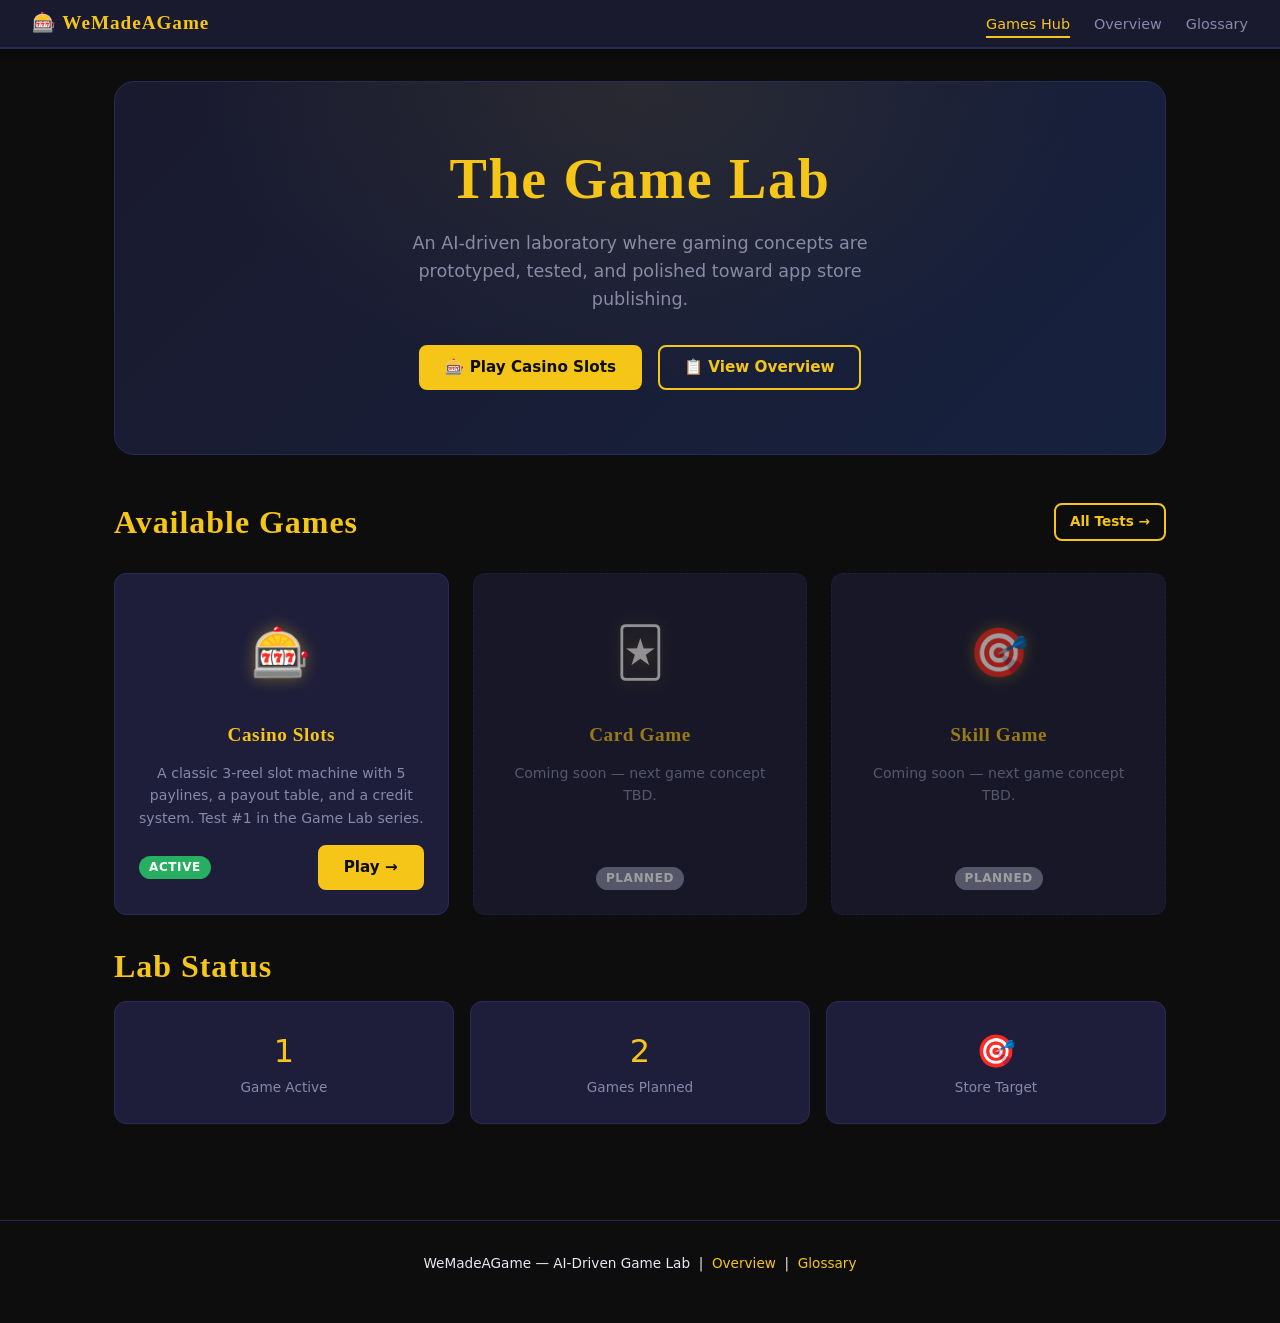
==== games/index.html @ 8f0cee0a "feat: build complete /games website with slots game, overview, glossary" ====
<!DOCTYPE html>
<html lang="en">
<head>
  <!-- ============================================================
       Meta Tags — games/index.html
       What:  Page-level metadata for the main games hub
       Why:   SEO, social sharing, browser rendering hints
       When:  Parsed by browser on every page load
       Where: <head> of games/index.html
       ============================================================ -->
  <meta charset="UTF-8" data-meta="meta:charset">
  <meta name="viewport" content="width=device-width, initial-scale=1.0" data-meta="meta:viewport">
  <meta name="description" content="WeMadeAGame — an AI-driven game laboratory where gaming concepts are tested, prototyped, and polished for store publishing." data-meta="meta:description">
  <meta name="keywords" content="games, casino slots, AI game development, game lab, prototype, GitHub Pages" data-meta="meta:keywords">
  <meta name="author" content="WeMadeAGame Project" data-meta="meta:author">
  <meta name="robots" content="index, follow" data-meta="meta:robots">
  <meta property="og:title" content="WeMadeAGame — Game Lab" data-meta="meta:og-title">
  <meta property="og:description" content="AI-driven game prototyping laboratory." data-meta="meta:og-description">
  <meta property="og:type" content="website" data-meta="meta:og-type">
  <title>WeMadeAGame — Game Lab</title>
  <link rel="stylesheet" href="assets/css/theme.css" data-meta="link:theme-css">
  <style data-meta="style:hub-page">
    /* Game grid layout */
    .games-grid {
      display: grid;
      grid-template-columns: repeat(auto-fill, minmax(280px, 1fr));
      gap: var(--space-lg);
      margin-top: var(--space-xl);
    }

    .game-card {
      display: flex;
      flex-direction: column;
      gap: var(--space-md);
      position: relative;
      overflow: hidden;
    }

    .game-card__icon {
      font-size: 3rem;
      text-align: center;
      padding: var(--space-md) 0;
      filter: drop-shadow(0 0 8px rgba(245,197,24,0.4));
    }

    .game-card__title {
      font-size: 1.2rem;
      text-align: center;
      margin: 0;
    }

    .game-card__desc {
      font-size: 0.88rem;
      color: var(--colour-text-muted);
      text-align: center;
      flex: 1;
      margin: 0;
    }

    .game-card__footer {
      display: flex;
      align-items: center;
      justify-content: space-between;
      flex-wrap: wrap;
      gap: var(--space-sm);
    }

    /* Hero banner */
    .hero {
      background: linear-gradient(135deg, var(--colour-surface) 0%, var(--colour-surface-alt) 100%);
      border: 1px solid var(--colour-border);
      border-radius: var(--radius-xl);
      padding: var(--space-3xl) var(--space-xl);
      text-align: center;
      margin-bottom: var(--space-2xl);
      position: relative;
      overflow: hidden;
    }
    .hero::before {
      content: '';
      position: absolute;
      inset: 0;
      background: radial-gradient(ellipse at 50% 0%, rgba(245,197,24,0.08) 0%, transparent 60%);
      pointer-events: none;
    }
    .hero h1 { font-size: clamp(2rem, 5vw, 3.5rem); margin-bottom: var(--space-md); }
    .hero p  { font-size: 1.1rem; color: var(--colour-text-muted); max-width: 540px; margin: 0 auto var(--space-xl); }

    .hero-actions {
      display: flex;
      gap: var(--space-md);
      justify-content: center;
      flex-wrap: wrap;
    }

    /* Section header */
    .section-header {
      display: flex;
      align-items: center;
      justify-content: space-between;
      gap: var(--space-md);
      flex-wrap: wrap;
      margin-bottom: var(--space-lg);
    }
    .section-header h2 { margin: 0; }

    /* Upcoming placeholder */
    .coming-soon-card {
      display: flex;
      flex-direction: column;
      align-items: center;
      justify-content: center;
      gap: var(--space-md);
      min-height: 200px;
      border-style: dashed;
      opacity: 0.6;
    }
    .coming-soon-card:hover { opacity: 0.8; }
  </style>
</head>
<body data-meta="body:hub-page">

  <!-- Primary Navigation -->
  <nav class="site-nav" data-meta="navigation:primary" aria-label="Primary navigation">
    <a href="index.html" class="site-nav__brand" data-meta="nav:brand-link">🎰 WeMadeAGame</a>
    <ul class="site-nav__links" data-meta="nav:link-list">
      <li><a href="index.html"    class="active" data-meta="nav:link-hub">Games Hub</a></li>
      <li><a href="overview.html"              data-meta="nav:link-overview">Overview</a></li>
      <li><a href="glossary.html"              data-meta="nav:link-glossary">Glossary</a></li>
    </ul>
  </nav>

  <!-- Page Wrapper -->
  <main class="page-wrapper" data-meta="main:hub-content">

    <!-- Hero Banner -->
    <section class="hero" data-meta="section:hero-banner" aria-label="Hero banner">
      <h1 data-meta="heading:hero-title">The Game Lab</h1>
      <p data-meta="text:hero-subtitle">
        An AI-driven laboratory where gaming concepts are prototyped, tested, and polished
        toward app store publishing.
      </p>
      <div class="hero-actions" data-meta="container:hero-actions">
        <a href="casino-slots/index.html" class="btn btn-primary" data-meta="cta:play-slots">
          🎰 Play Casino Slots
        </a>
        <a href="overview.html" class="btn btn-outline" data-meta="cta:view-overview">
          📋 View Overview
        </a>
      </div>
    </section>

    <!-- Games Grid -->
    <section data-meta="section:games-grid" aria-labelledby="games-heading">
      <div class="section-header" data-meta="container:section-header">
        <h2 id="games-heading" data-meta="heading:games-section">Available Games</h2>
        <a href="overview.html" class="btn btn-outline" style="font-size:0.85rem;padding:6px 14px;"
           data-meta="link:all-tests">All Tests →</a>
      </div>

      <div class="games-grid" data-meta="container:games-grid" role="list">

        <!-- Casino Slots Card -->
        <article class="card game-card" data-meta="card:casino-slots" role="listitem"
                 aria-labelledby="card-slots-title">
          <div class="game-card__icon" data-meta="icon:slots" aria-hidden="true">🎰</div>
          <h3 class="game-card__title" id="card-slots-title" data-meta="heading:card-slots">Casino Slots</h3>
          <p class="game-card__desc" data-meta="text:card-slots-desc">
            A classic 3-reel slot machine with 5 paylines, a payout table, and a credit system.
            Test #1 in the Game Lab series.
          </p>
          <div class="game-card__footer" data-meta="container:card-slots-footer">
            <span class="badge badge-active" data-meta="badge:slots-status">Active</span>
            <a href="casino-slots/index.html" class="btn btn-primary" data-meta="link:play-slots">Play →</a>
          </div>
        </article>

        <!-- Coming Soon Card #2 -->
        <article class="card game-card coming-soon-card" data-meta="card:coming-soon-2"
                 role="listitem" aria-label="Coming soon game slot">
          <div class="game-card__icon" data-meta="icon:coming-soon-2" aria-hidden="true">🃏</div>
          <h3 class="game-card__title" data-meta="heading:coming-soon-2">Card Game</h3>
          <p class="game-card__desc" data-meta="text:coming-soon-2-desc">Coming soon — next game concept TBD.</p>
          <div class="game-card__footer" data-meta="container:coming-soon-2-footer">
            <span class="badge badge-draft" data-meta="badge:coming-soon-2-status">Planned</span>
          </div>
        </article>

        <!-- Coming Soon Card #3 -->
        <article class="card game-card coming-soon-card" data-meta="card:coming-soon-3"
                 role="listitem" aria-label="Coming soon game slot">
          <div class="game-card__icon" data-meta="icon:coming-soon-3" aria-hidden="true">🎯</div>
          <h3 class="game-card__title" data-meta="heading:coming-soon-3">Skill Game</h3>
          <p class="game-card__desc" data-meta="text:coming-soon-3-desc">Coming soon — next game concept TBD.</p>
          <div class="game-card__footer" data-meta="container:coming-soon-3-footer">
            <span class="badge badge-draft" data-meta="badge:coming-soon-3-status">Planned</span>
          </div>
        </article>

      </div>
    </section>

    <!-- Quick Stats -->
    <section class="mt-xl" data-meta="section:quick-stats" aria-labelledby="stats-heading">
      <h2 id="stats-heading" data-meta="heading:stats">Lab Status</h2>
      <div style="display:grid;grid-template-columns:repeat(auto-fit,minmax(160px,1fr));gap:var(--space-md);margin-top:var(--space-md);"
           data-meta="container:stats-grid">
        <div class="card" style="text-align:center;padding:var(--space-lg);" data-meta="stat:games-active">
          <div style="font-size:2rem;color:var(--colour-accent);" data-meta="stat-value:games-active">1</div>
          <div style="font-size:0.85rem;color:var(--colour-text-muted);" data-meta="stat-label:games-active">Game Active</div>
        </div>
        <div class="card" style="text-align:center;padding:var(--space-lg);" data-meta="stat:games-planned">
          <div style="font-size:2rem;color:var(--colour-accent);" data-meta="stat-value:games-planned">2</div>
          <div style="font-size:0.85rem;color:var(--colour-text-muted);" data-meta="stat-label:games-planned">Games Planned</div>
        </div>
        <div class="card" style="text-align:center;padding:var(--space-lg);" data-meta="stat:store-target">
          <div style="font-size:2rem;color:var(--colour-accent);" data-meta="stat-value:store-target">🎯</div>
          <div style="font-size:0.85rem;color:var(--colour-text-muted);" data-meta="stat-label:store-target">Store Target</div>
        </div>
      </div>
    </section>

  </main>

  <!-- Site Footer -->
  <footer class="site-footer" data-meta="footer:site">
    <p data-meta="text:footer">
      WeMadeAGame — AI-Driven Game Lab &nbsp;|&nbsp;
      <a href="overview.html" data-meta="footer-link:overview">Overview</a> &nbsp;|&nbsp;
      <a href="glossary.html" data-meta="footer-link:glossary">Glossary</a>
    </p>
  </footer>

</body>
</html>
---- games/assets/css/theme.css ----
/* ============================================================
   theme.css — Shared dark casino theme for WeMadeAGame
   What:  Global design tokens, typography, and base styles
   Why:   Ensures consistent visual identity across all pages
   How:   CSS custom properties + base element styles
   When:  Loaded by every page in the /games directory
   Where: /games/assets/css/theme.css
   ============================================================ */

/* --- Custom Properties (Design Tokens) ---------------------- */
:root {
  /* Colours */
  --colour-bg:           #0d0d0d;
  --colour-surface:      #1a1a2e;
  --colour-surface-alt:  #16213e;
  --colour-surface-card: #1e1e3a;
  --colour-border:       #2a2a5a;
  --colour-accent:       #f5c518;
  --colour-accent-dim:   #c9a010;
  --colour-accent-glow:  rgba(245, 197, 24, 0.3);
  --colour-success:      #27ae60;
  --colour-danger:       #e74c3c;
  --colour-info:         #3498db;
  --colour-text:         #e8e8f0;
  --colour-text-muted:   #8888aa;
  --colour-text-inverse: #0d0d0d;

  /* Typography */
  --font-base:    'Segoe UI', system-ui, -apple-system, sans-serif;
  --font-display: Georgia, 'Times New Roman', serif;
  --font-mono:    'Courier New', Courier, monospace;

  /* Spacing */
  --space-xs:  0.25rem;
  --space-sm:  0.5rem;
  --space-md:  1rem;
  --space-lg:  1.5rem;
  --space-xl:  2rem;
  --space-2xl: 3rem;
  --space-3xl: 4rem;

  /* Radius */
  --radius-sm:  4px;
  --radius-md:  8px;
  --radius-lg:  12px;
  --radius-xl:  20px;
  --radius-full: 9999px;

  /* Shadows */
  --shadow-sm:    0 2px 8px rgba(0,0,0,0.4);
  --shadow-md:    0 4px 20px rgba(0,0,0,0.5);
  --shadow-lg:    0 8px 40px rgba(0,0,0,0.6);
  --shadow-glow:  0 0 20px var(--colour-accent-glow);

  /* Transitions */
  --transition-fast:   150ms ease;
  --transition-normal: 250ms ease;
  --transition-slow:   400ms ease;
}

/* --- Reset & Base ------------------------------------------- */
*, *::before, *::after { box-sizing: border-box; margin: 0; padding: 0; }

html {
  font-size: 16px;
  scroll-behavior: smooth;
}

body {
  font-family: var(--font-base);
  background-color: var(--colour-bg);
  color: var(--colour-text);
  line-height: 1.6;
  min-height: 100vh;
}

/* --- Typography -------------------------------------------- */
h1, h2, h3, h4, h5, h6 {
  font-family: var(--font-display);
  color: var(--colour-accent);
  line-height: 1.2;
  letter-spacing: 0.03em;
}

h1 { font-size: clamp(1.8rem, 4vw, 2.8rem); margin-bottom: var(--space-md); }
h2 { font-size: clamp(1.4rem, 3vw, 2rem);   margin-bottom: var(--space-sm); }
h3 { font-size: clamp(1.1rem, 2vw, 1.4rem); margin-bottom: var(--space-sm); }

p { margin-bottom: var(--space-md); color: var(--colour-text); }

a {
  color: var(--colour-accent);
  text-decoration: none;
  transition: color var(--transition-fast), opacity var(--transition-fast);
}
a:hover { color: #fff; text-decoration: underline; }

code, pre {
  font-family: var(--font-mono);
  background: var(--colour-surface);
  border: 1px solid var(--colour-border);
  border-radius: var(--radius-sm);
}
code { padding: 2px 6px; font-size: 0.875em; }
pre  { padding: var(--space-md); overflow-x: auto; }

/* --- Navigation -------------------------------------------- */
.site-nav {
  background: var(--colour-surface);
  border-bottom: 2px solid var(--colour-border);
  padding: var(--space-sm) var(--space-xl);
  display: flex;
  align-items: center;
  justify-content: space-between;
  flex-wrap: wrap;
  gap: var(--space-sm);
  position: sticky;
  top: 0;
  z-index: 100;
  box-shadow: var(--shadow-sm);
}

.site-nav__brand {
  font-family: var(--font-display);
  font-size: 1.2rem;
  font-weight: bold;
  color: var(--colour-accent);
  letter-spacing: 0.05em;
  white-space: nowrap;
}
.site-nav__brand:hover { text-decoration: none; opacity: 0.85; }

.site-nav__links {
  display: flex;
  list-style: none;
  gap: var(--space-lg);
  flex-wrap: wrap;
}

.site-nav__links a {
  font-size: 0.9rem;
  font-weight: 500;
  color: var(--colour-text-muted);
  padding: var(--space-xs) 0;
  border-bottom: 2px solid transparent;
  transition: color var(--transition-fast), border-color var(--transition-fast);
  text-decoration: none;
}
.site-nav__links a:hover,
.site-nav__links a.active {
  color: var(--colour-accent);
  border-bottom-color: var(--colour-accent);
}

/* --- Page Shell -------------------------------------------- */
.page-wrapper {
  max-width: 1100px;
  margin: 0 auto;
  padding: var(--space-xl) var(--space-lg);
}

.page-header {
  text-align: center;
  padding: var(--space-2xl) 0 var(--space-xl);
  border-bottom: 1px solid var(--colour-border);
  margin-bottom: var(--space-xl);
}
.page-header p {
  color: var(--colour-text-muted);
  font-size: 1.05rem;
  max-width: 600px;
  margin: 0 auto;
}

/* --- Cards ------------------------------------------------- */
.card {
  background: var(--colour-surface-card);
  border: 1px solid var(--colour-border);
  border-radius: var(--radius-lg);
  padding: var(--space-lg);
  transition: transform var(--transition-normal), box-shadow var(--transition-normal),
              border-color var(--transition-normal);
}
.card:hover {
  transform: translateY(-3px);
  box-shadow: var(--shadow-glow);
  border-color: var(--colour-accent-dim);
}

/* --- Buttons ----------------------------------------------- */
.btn {
  display: inline-flex;
  align-items: center;
  justify-content: center;
  gap: var(--space-xs);
  padding: var(--space-sm) var(--space-lg);
  border: 2px solid transparent;
  border-radius: var(--radius-md);
  font-family: var(--font-base);
  font-size: 0.95rem;
  font-weight: 600;
  cursor: pointer;
  transition: all var(--transition-fast);
  text-decoration: none;
  white-space: nowrap;
}

.btn-primary {
  background: var(--colour-accent);
  color: var(--colour-text-inverse);
  border-color: var(--colour-accent);
}
.btn-primary:hover {
  background: #fff;
  border-color: #fff;
  color: var(--colour-text-inverse);
  box-shadow: var(--shadow-glow);
  text-decoration: none;
}

.btn-outline {
  background: transparent;
  color: var(--colour-accent);
  border-color: var(--colour-accent);
}
.btn-outline:hover {
  background: var(--colour-accent-glow);
  color: #fff;
  border-color: #fff;
  text-decoration: none;
}

.btn:disabled {
  opacity: 0.4;
  cursor: not-allowed;
  pointer-events: none;
}

/* --- Badges ------------------------------------------------ */
.badge {
  display: inline-block;
  padding: 2px 10px;
  border-radius: var(--radius-full);
  font-size: 0.75rem;
  font-weight: 700;
  letter-spacing: 0.05em;
  text-transform: uppercase;
}
.badge-active  { background: var(--colour-success); color: #fff; }
.badge-pending { background: var(--colour-accent);  color: var(--colour-text-inverse); }
.badge-draft   { background: var(--colour-text-muted); color: #fff; }

/* --- Tables ------------------------------------------------ */
.table-wrapper { overflow-x: auto; margin: var(--space-md) 0; }

table {
  width: 100%;
  border-collapse: collapse;
  font-size: 0.9rem;
}
th, td {
  text-align: left;
  padding: var(--space-sm) var(--space-md);
  border-bottom: 1px solid var(--colour-border);
}
th {
  background: var(--colour-surface-alt);
  color: var(--colour-accent);
  font-weight: 600;
  text-transform: uppercase;
  font-size: 0.8rem;
  letter-spacing: 0.08em;
}
tr:hover td { background: rgba(255,255,255,0.03); }

/* --- Forms ------------------------------------------------- */
input[type="text"],
input[type="number"],
textarea,
select {
  background: var(--colour-surface);
  border: 1px solid var(--colour-border);
  border-radius: var(--radius-md);
  color: var(--colour-text);
  font-family: var(--font-base);
  font-size: 0.95rem;
  padding: var(--space-sm) var(--space-md);
  transition: border-color var(--transition-fast), box-shadow var(--transition-fast);
  width: 100%;
}
input[type="text"]:focus,
input[type="number"]:focus,
textarea:focus,
select:focus {
  outline: none;
  border-color: var(--colour-accent);
  box-shadow: 0 0 0 3px var(--colour-accent-glow);
}

/* --- Checkbox ---------------------------------------------- */
.checkbox-row {
  display: flex;
  align-items: flex-start;
  gap: var(--space-sm);
  padding: var(--space-sm) 0;
  border-bottom: 1px solid var(--colour-border);
}
.checkbox-row:last-child { border-bottom: none; }

.checkbox-row input[type="checkbox"] {
  width: 18px;
  height: 18px;
  min-width: 18px;
  cursor: pointer;
  accent-color: var(--colour-accent);
  margin-top: 3px;
}
.checkbox-row label {
  cursor: pointer;
  color: var(--colour-text);
  font-size: 0.9rem;
  line-height: 1.5;
}
.checkbox-row.done label {
  text-decoration: line-through;
  color: var(--colour-text-muted);
}

/* --- Footer ------------------------------------------------ */
.site-footer {
  text-align: center;
  padding: var(--space-xl);
  border-top: 1px solid var(--colour-border);
  color: var(--colour-text-muted);
  font-size: 0.85rem;
  margin-top: var(--space-3xl);
}

/* --- Utility ----------------------------------------------- */
.text-muted   { color: var(--colour-text-muted); }
.text-accent  { color: var(--colour-accent); }
.text-success { color: var(--colour-success); }
.text-danger  { color: var(--colour-danger); }
.text-center  { text-align: center; }
.mt-md   { margin-top: var(--space-md); }
.mt-lg   { margin-top: var(--space-lg); }
.mt-xl   { margin-top: var(--space-xl); }
.mb-md   { margin-bottom: var(--space-md); }
.mb-lg   { margin-bottom: var(--space-lg); }
.sr-only {
  position: absolute; width: 1px; height: 1px;
  padding: 0; margin: -1px; overflow: hidden;
  clip: rect(0,0,0,0); border: 0;
}

/* --- Responsive -------------------------------------------- */
@media (max-width: 640px) {
  .site-nav { padding: var(--space-sm) var(--space-md); }
  .page-wrapper { padding: var(--space-md); }
}
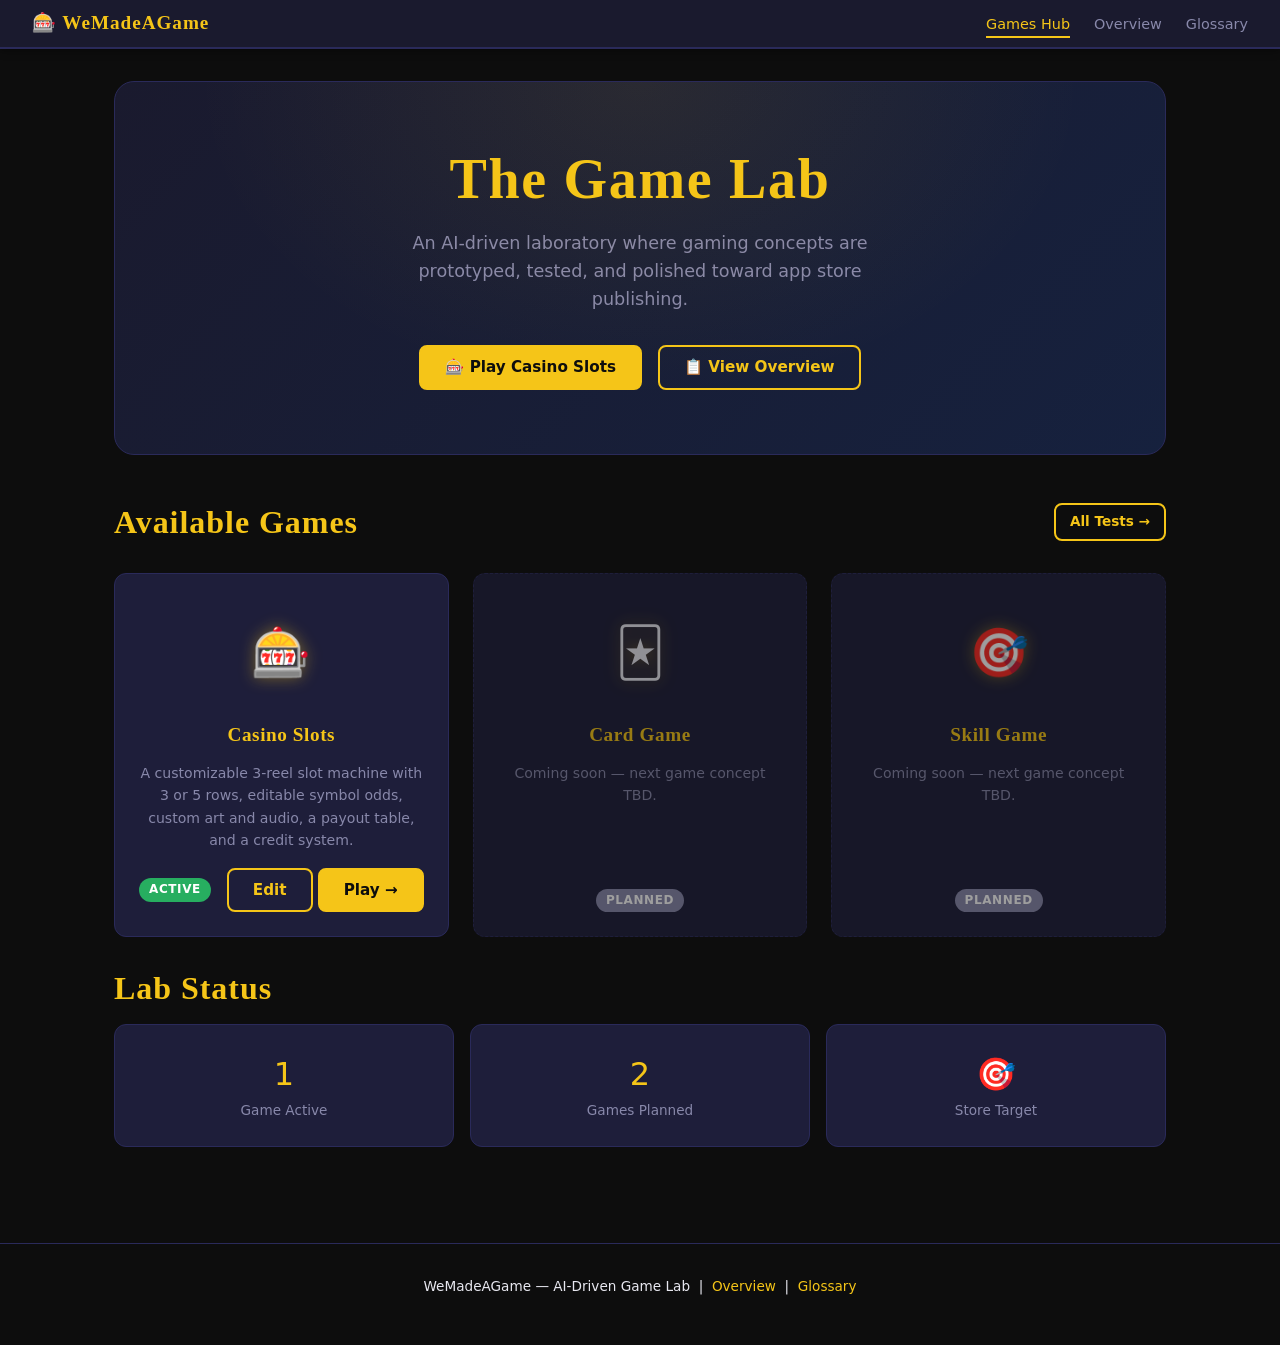
==== commit 7b5784fd: "feat: add casino slots editor Add browser-local controls for symbol odds and artwork, configurable r" ====
--- a/games/index.html
+++ b/games/index.html
@@ -18,6 +18,7 @@
   <meta property="og:description" content="AI-driven game prototyping laboratory." data-meta="meta:og-description">
   <meta property="og:type" content="website" data-meta="meta:og-type">
   <title>WeMadeAGame — Game Lab</title>
+  <link rel="icon" href="data:image/svg+xml,%3Csvg xmlns='http://www.w3.org/2000/svg' viewBox='0 0 16 16'%3E%3Ctext y='14' font-size='14'%3E%F0%9F%8E%B0%3C/text%3E%3C/svg%3E" data-meta="link:favicon">
   <link rel="stylesheet" href="assets/css/theme.css" data-meta="link:theme-css">
   <style data-meta="style:hub-page">
     /* Game grid layout */
@@ -166,12 +167,15 @@
           <div class="game-card__icon" data-meta="icon:slots" aria-hidden="true">🎰</div>
           <h3 class="game-card__title" id="card-slots-title" data-meta="heading:card-slots">Casino Slots</h3>
           <p class="game-card__desc" data-meta="text:card-slots-desc">
-            A classic 3-reel slot machine with 5 paylines, a payout table, and a credit system.
-            Test #1 in the Game Lab series.
+            A customizable 3-reel slot machine with 3 or 5 rows, editable symbol odds,
+            custom art and audio, a payout table, and a credit system.
           </p>
           <div class="game-card__footer" data-meta="container:card-slots-footer">
             <span class="badge badge-active" data-meta="badge:slots-status">Active</span>
-            <a href="casino-slots/index.html" class="btn btn-primary" data-meta="link:play-slots">Play →</a>
+            <div data-meta="container:slots-card-actions">
+              <a href="casino-slots/edit.html" class="btn btn-outline" data-meta="link:edit-slots">Edit</a>
+              <a href="casino-slots/index.html" class="btn btn-primary" data-meta="link:play-slots">Play →</a>
+            </div>
           </div>
         </article>
 
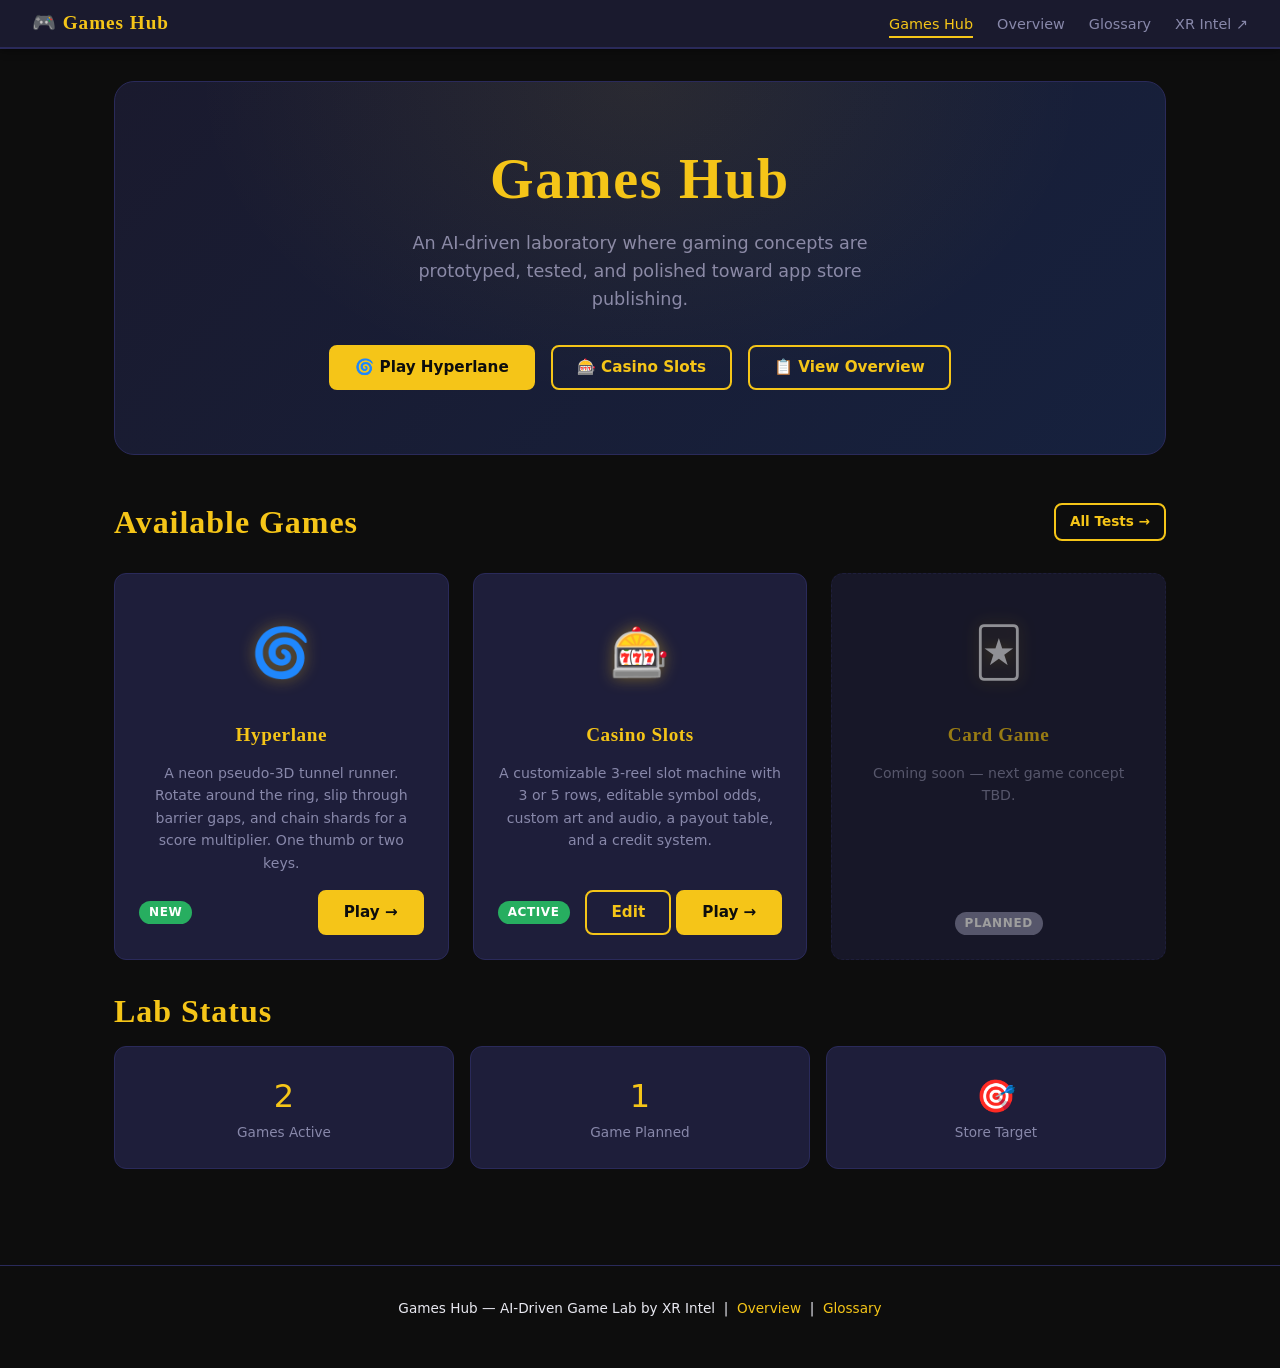
==== commit f7a03081: "Make xrintel.ca a professional XR services landing page; move labs under directories - Root index.ht" ====
--- a/games/index.html
+++ b/games/index.html
@@ -10,14 +10,14 @@
        ============================================================ -->
   <meta charset="UTF-8" data-meta="meta:charset">
   <meta name="viewport" content="width=device-width, initial-scale=1.0" data-meta="meta:viewport">
-  <meta name="description" content="WeMadeAGame — an AI-driven game laboratory where gaming concepts are tested, prototyped, and polished for store publishing." data-meta="meta:description">
+  <meta name="description" content="Games Hub — an AI-driven game laboratory where gaming concepts are tested, prototyped, and polished for store publishing." data-meta="meta:description">
   <meta name="keywords" content="games, casino slots, AI game development, game lab, prototype, GitHub Pages" data-meta="meta:keywords">
-  <meta name="author" content="WeMadeAGame Project" data-meta="meta:author">
+  <meta name="author" content="XR Intel" data-meta="meta:author">
   <meta name="robots" content="index, follow" data-meta="meta:robots">
-  <meta property="og:title" content="WeMadeAGame — Game Lab" data-meta="meta:og-title">
+  <meta property="og:title" content="Games Hub — XR Intel" data-meta="meta:og-title">
   <meta property="og:description" content="AI-driven game prototyping laboratory." data-meta="meta:og-description">
   <meta property="og:type" content="website" data-meta="meta:og-type">
-  <title>WeMadeAGame — Game Lab</title>
+  <title>Games Hub — XR Intel</title>
   <link rel="icon" href="data:image/svg+xml,%3Csvg xmlns='http://www.w3.org/2000/svg' viewBox='0 0 16 16'%3E%3Ctext y='14' font-size='14'%3E%F0%9F%8E%B0%3C/text%3E%3C/svg%3E" data-meta="link:favicon">
   <link rel="stylesheet" href="assets/css/theme.css" data-meta="link:theme-css">
   <style data-meta="style:hub-page">
@@ -123,11 +123,12 @@
 
   <!-- Primary Navigation -->
   <nav class="site-nav" data-meta="navigation:primary" aria-label="Primary navigation">
-    <a href="index.html" class="site-nav__brand" data-meta="nav:brand-link">🎰 WeMadeAGame</a>
+    <a href="index.html" class="site-nav__brand" data-meta="nav:brand-link">🎮 Games Hub</a>
     <ul class="site-nav__links" data-meta="nav:link-list">
       <li><a href="index.html"    class="active" data-meta="nav:link-hub">Games Hub</a></li>
       <li><a href="overview.html"              data-meta="nav:link-overview">Overview</a></li>
       <li><a href="glossary.html"              data-meta="nav:link-glossary">Glossary</a></li>
+      <li><a href="/" data-meta="nav:link-xrintel">XR Intel ↗</a></li>
     </ul>
   </nav>
 
@@ -136,14 +137,17 @@
 
     <!-- Hero Banner -->
     <section class="hero" data-meta="section:hero-banner" aria-label="Hero banner">
-      <h1 data-meta="heading:hero-title">The Game Lab</h1>
+      <h1 data-meta="heading:hero-title">Games Hub</h1>
       <p data-meta="text:hero-subtitle">
         An AI-driven laboratory where gaming concepts are prototyped, tested, and polished
         toward app store publishing.
       </p>
       <div class="hero-actions" data-meta="container:hero-actions">
-        <a href="casino-slots/index.html" class="btn btn-primary" data-meta="cta:play-slots">
-          🎰 Play Casino Slots
+        <a href="hyperlane/index.html" class="btn btn-primary" data-meta="cta:play-hyperlane">
+          🌀 Play Hyperlane
+        </a>
+        <a href="casino-slots/index.html" class="btn btn-outline" data-meta="cta:play-slots">
+          🎰 Casino Slots
         </a>
         <a href="overview.html" class="btn btn-outline" data-meta="cta:view-overview">
           📋 View Overview
@@ -160,6 +164,21 @@
       </div>
 
       <div class="games-grid" data-meta="container:games-grid" role="list">
+
+        <!-- Hyperlane Card (Test #2, featured) -->
+        <article class="card game-card" data-meta="card:hyperlane" role="listitem"
+                 aria-labelledby="card-hyperlane-title">
+          <div class="game-card__icon" data-meta="icon:hyperlane" aria-hidden="true">🌀</div>
+          <h3 class="game-card__title" id="card-hyperlane-title" data-meta="heading:card-hyperlane">Hyperlane</h3>
+          <p class="game-card__desc" data-meta="text:card-hyperlane-desc">
+            A neon pseudo-3D tunnel runner. Rotate around the ring, slip through barrier gaps,
+            and chain shards for a score multiplier. One thumb or two keys.
+          </p>
+          <div class="game-card__footer" data-meta="container:card-hyperlane-footer">
+            <span class="badge badge-active" data-meta="badge:hyperlane-status">New</span>
+            <a href="hyperlane/index.html" class="btn btn-primary" data-meta="link:play-hyperlane">Play →</a>
+          </div>
+        </article>
 
         <!-- Casino Slots Card -->
         <article class="card game-card" data-meta="card:casino-slots" role="listitem"
@@ -190,17 +209,6 @@
           </div>
         </article>
 
-        <!-- Coming Soon Card #3 -->
-        <article class="card game-card coming-soon-card" data-meta="card:coming-soon-3"
-                 role="listitem" aria-label="Coming soon game slot">
-          <div class="game-card__icon" data-meta="icon:coming-soon-3" aria-hidden="true">🎯</div>
-          <h3 class="game-card__title" data-meta="heading:coming-soon-3">Skill Game</h3>
-          <p class="game-card__desc" data-meta="text:coming-soon-3-desc">Coming soon — next game concept TBD.</p>
-          <div class="game-card__footer" data-meta="container:coming-soon-3-footer">
-            <span class="badge badge-draft" data-meta="badge:coming-soon-3-status">Planned</span>
-          </div>
-        </article>
-
       </div>
     </section>
 
@@ -210,12 +218,12 @@
       <div style="display:grid;grid-template-columns:repeat(auto-fit,minmax(160px,1fr));gap:var(--space-md);margin-top:var(--space-md);"
            data-meta="container:stats-grid">
         <div class="card" style="text-align:center;padding:var(--space-lg);" data-meta="stat:games-active">
-          <div style="font-size:2rem;color:var(--colour-accent);" data-meta="stat-value:games-active">1</div>
-          <div style="font-size:0.85rem;color:var(--colour-text-muted);" data-meta="stat-label:games-active">Game Active</div>
+          <div style="font-size:2rem;color:var(--colour-accent);" data-meta="stat-value:games-active">2</div>
+          <div style="font-size:0.85rem;color:var(--colour-text-muted);" data-meta="stat-label:games-active">Games Active</div>
         </div>
         <div class="card" style="text-align:center;padding:var(--space-lg);" data-meta="stat:games-planned">
-          <div style="font-size:2rem;color:var(--colour-accent);" data-meta="stat-value:games-planned">2</div>
-          <div style="font-size:0.85rem;color:var(--colour-text-muted);" data-meta="stat-label:games-planned">Games Planned</div>
+          <div style="font-size:2rem;color:var(--colour-accent);" data-meta="stat-value:games-planned">1</div>
+          <div style="font-size:0.85rem;color:var(--colour-text-muted);" data-meta="stat-label:games-planned">Game Planned</div>
         </div>
         <div class="card" style="text-align:center;padding:var(--space-lg);" data-meta="stat:store-target">
           <div style="font-size:2rem;color:var(--colour-accent);" data-meta="stat-value:store-target">🎯</div>
@@ -229,7 +237,7 @@
   <!-- Site Footer -->
   <footer class="site-footer" data-meta="footer:site">
     <p data-meta="text:footer">
-      WeMadeAGame — AI-Driven Game Lab &nbsp;|&nbsp;
+      Games Hub — AI-Driven Game Lab by XR Intel &nbsp;|&nbsp;
       <a href="overview.html" data-meta="footer-link:overview">Overview</a> &nbsp;|&nbsp;
       <a href="glossary.html" data-meta="footer-link:glossary">Glossary</a>
     </p>
--- a/games/assets/css/theme.css
+++ b/games/assets/css/theme.css
@@ -1,5 +1,5 @@
 /* ============================================================
-   theme.css — Shared dark casino theme for WeMadeAGame
+   theme.css — Shared dark casino theme for Games Hub
    What:  Global design tokens, typography, and base styles
    Why:   Ensures consistent visual identity across all pages
    How:   CSS custom properties + base element styles
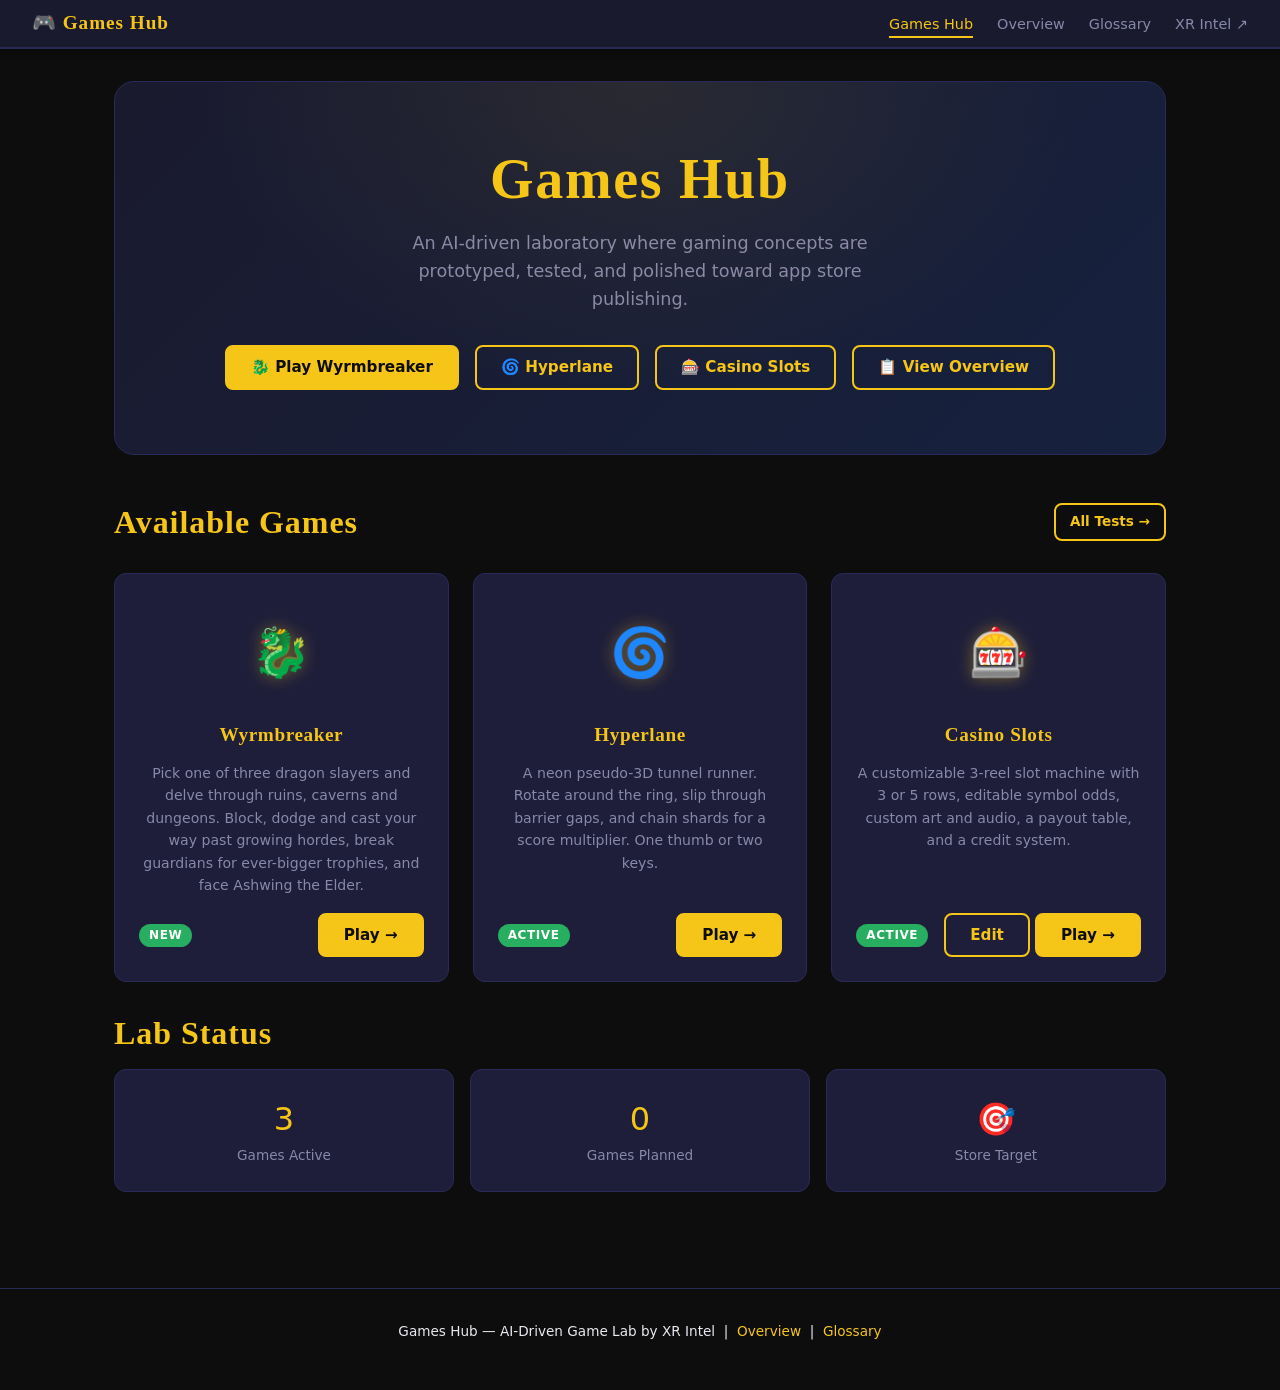
==== commit 51a39edf: "Feature Wyrmbreaker on the Games Hub; add overview, glossary and docs entries Co-Authored-By: Claude" ====
--- a/games/index.html
+++ b/games/index.html
@@ -143,8 +143,11 @@
         toward app store publishing.
       </p>
       <div class="hero-actions" data-meta="container:hero-actions">
-        <a href="hyperlane/index.html" class="btn btn-primary" data-meta="cta:play-hyperlane">
-          🌀 Play Hyperlane
+        <a href="wyrmbreaker/index.html" class="btn btn-primary" data-meta="cta:play-wyrmbreaker">
+          🐉 Play Wyrmbreaker
+        </a>
+        <a href="hyperlane/index.html" class="btn btn-outline" data-meta="cta:play-hyperlane">
+          🌀 Hyperlane
         </a>
         <a href="casino-slots/index.html" class="btn btn-outline" data-meta="cta:play-slots">
           🎰 Casino Slots
@@ -165,7 +168,23 @@
 
       <div class="games-grid" data-meta="container:games-grid" role="list">
 
-        <!-- Hyperlane Card (Test #2, featured) -->
+        <!-- Wyrmbreaker Card (Test #3, featured) -->
+        <article class="card game-card" data-meta="card:wyrmbreaker" role="listitem"
+                 aria-labelledby="card-wyrmbreaker-title">
+          <div class="game-card__icon" data-meta="icon:wyrmbreaker" aria-hidden="true">🐉</div>
+          <h3 class="game-card__title" id="card-wyrmbreaker-title" data-meta="heading:card-wyrmbreaker">Wyrmbreaker</h3>
+          <p class="game-card__desc" data-meta="text:card-wyrmbreaker-desc">
+            Pick one of three dragon slayers and delve through ruins, caverns and dungeons.
+            Block, dodge and cast your way past growing hordes, break guardians for ever-bigger
+            trophies, and face Ashwing the Elder.
+          </p>
+          <div class="game-card__footer" data-meta="container:card-wyrmbreaker-footer">
+            <span class="badge badge-active" data-meta="badge:wyrmbreaker-status">New</span>
+            <a href="wyrmbreaker/index.html" class="btn btn-primary" data-meta="link:play-wyrmbreaker">Play →</a>
+          </div>
+        </article>
+
+        <!-- Hyperlane Card (Test #2) -->
         <article class="card game-card" data-meta="card:hyperlane" role="listitem"
                  aria-labelledby="card-hyperlane-title">
           <div class="game-card__icon" data-meta="icon:hyperlane" aria-hidden="true">🌀</div>
@@ -175,7 +194,7 @@
             and chain shards for a score multiplier. One thumb or two keys.
           </p>
           <div class="game-card__footer" data-meta="container:card-hyperlane-footer">
-            <span class="badge badge-active" data-meta="badge:hyperlane-status">New</span>
+            <span class="badge badge-active" data-meta="badge:hyperlane-status">Active</span>
             <a href="hyperlane/index.html" class="btn btn-primary" data-meta="link:play-hyperlane">Play →</a>
           </div>
         </article>
@@ -198,17 +217,6 @@
           </div>
         </article>
 
-        <!-- Coming Soon Card #2 -->
-        <article class="card game-card coming-soon-card" data-meta="card:coming-soon-2"
-                 role="listitem" aria-label="Coming soon game slot">
-          <div class="game-card__icon" data-meta="icon:coming-soon-2" aria-hidden="true">🃏</div>
-          <h3 class="game-card__title" data-meta="heading:coming-soon-2">Card Game</h3>
-          <p class="game-card__desc" data-meta="text:coming-soon-2-desc">Coming soon — next game concept TBD.</p>
-          <div class="game-card__footer" data-meta="container:coming-soon-2-footer">
-            <span class="badge badge-draft" data-meta="badge:coming-soon-2-status">Planned</span>
-          </div>
-        </article>
-
       </div>
     </section>
 
@@ -218,12 +226,12 @@
       <div style="display:grid;grid-template-columns:repeat(auto-fit,minmax(160px,1fr));gap:var(--space-md);margin-top:var(--space-md);"
            data-meta="container:stats-grid">
         <div class="card" style="text-align:center;padding:var(--space-lg);" data-meta="stat:games-active">
-          <div style="font-size:2rem;color:var(--colour-accent);" data-meta="stat-value:games-active">2</div>
+          <div style="font-size:2rem;color:var(--colour-accent);" data-meta="stat-value:games-active">3</div>
           <div style="font-size:0.85rem;color:var(--colour-text-muted);" data-meta="stat-label:games-active">Games Active</div>
         </div>
         <div class="card" style="text-align:center;padding:var(--space-lg);" data-meta="stat:games-planned">
-          <div style="font-size:2rem;color:var(--colour-accent);" data-meta="stat-value:games-planned">1</div>
-          <div style="font-size:0.85rem;color:var(--colour-text-muted);" data-meta="stat-label:games-planned">Game Planned</div>
+          <div style="font-size:2rem;color:var(--colour-accent);" data-meta="stat-value:games-planned">0</div>
+          <div style="font-size:0.85rem;color:var(--colour-text-muted);" data-meta="stat-label:games-planned">Games Planned</div>
         </div>
         <div class="card" style="text-align:center;padding:var(--space-lg);" data-meta="stat:store-target">
           <div style="font-size:2rem;color:var(--colour-accent);" data-meta="stat-value:store-target">🎯</div>
